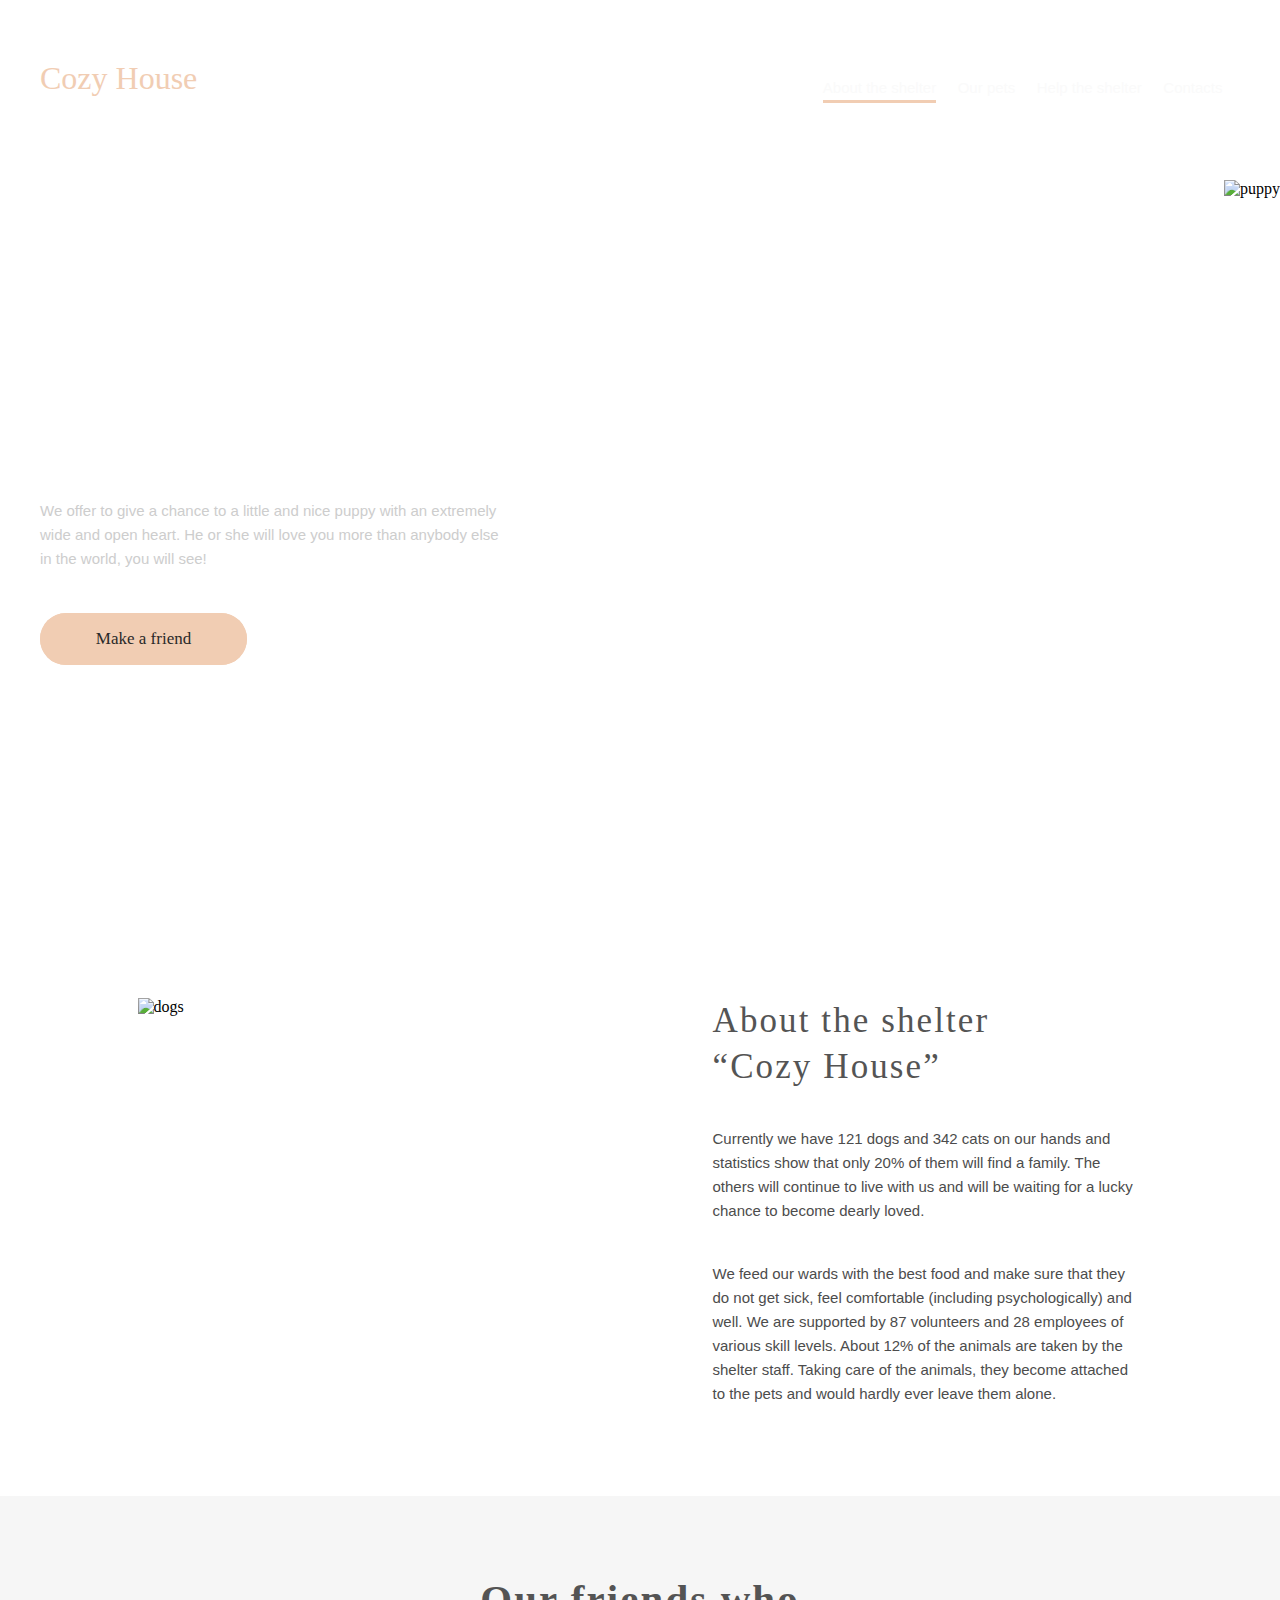
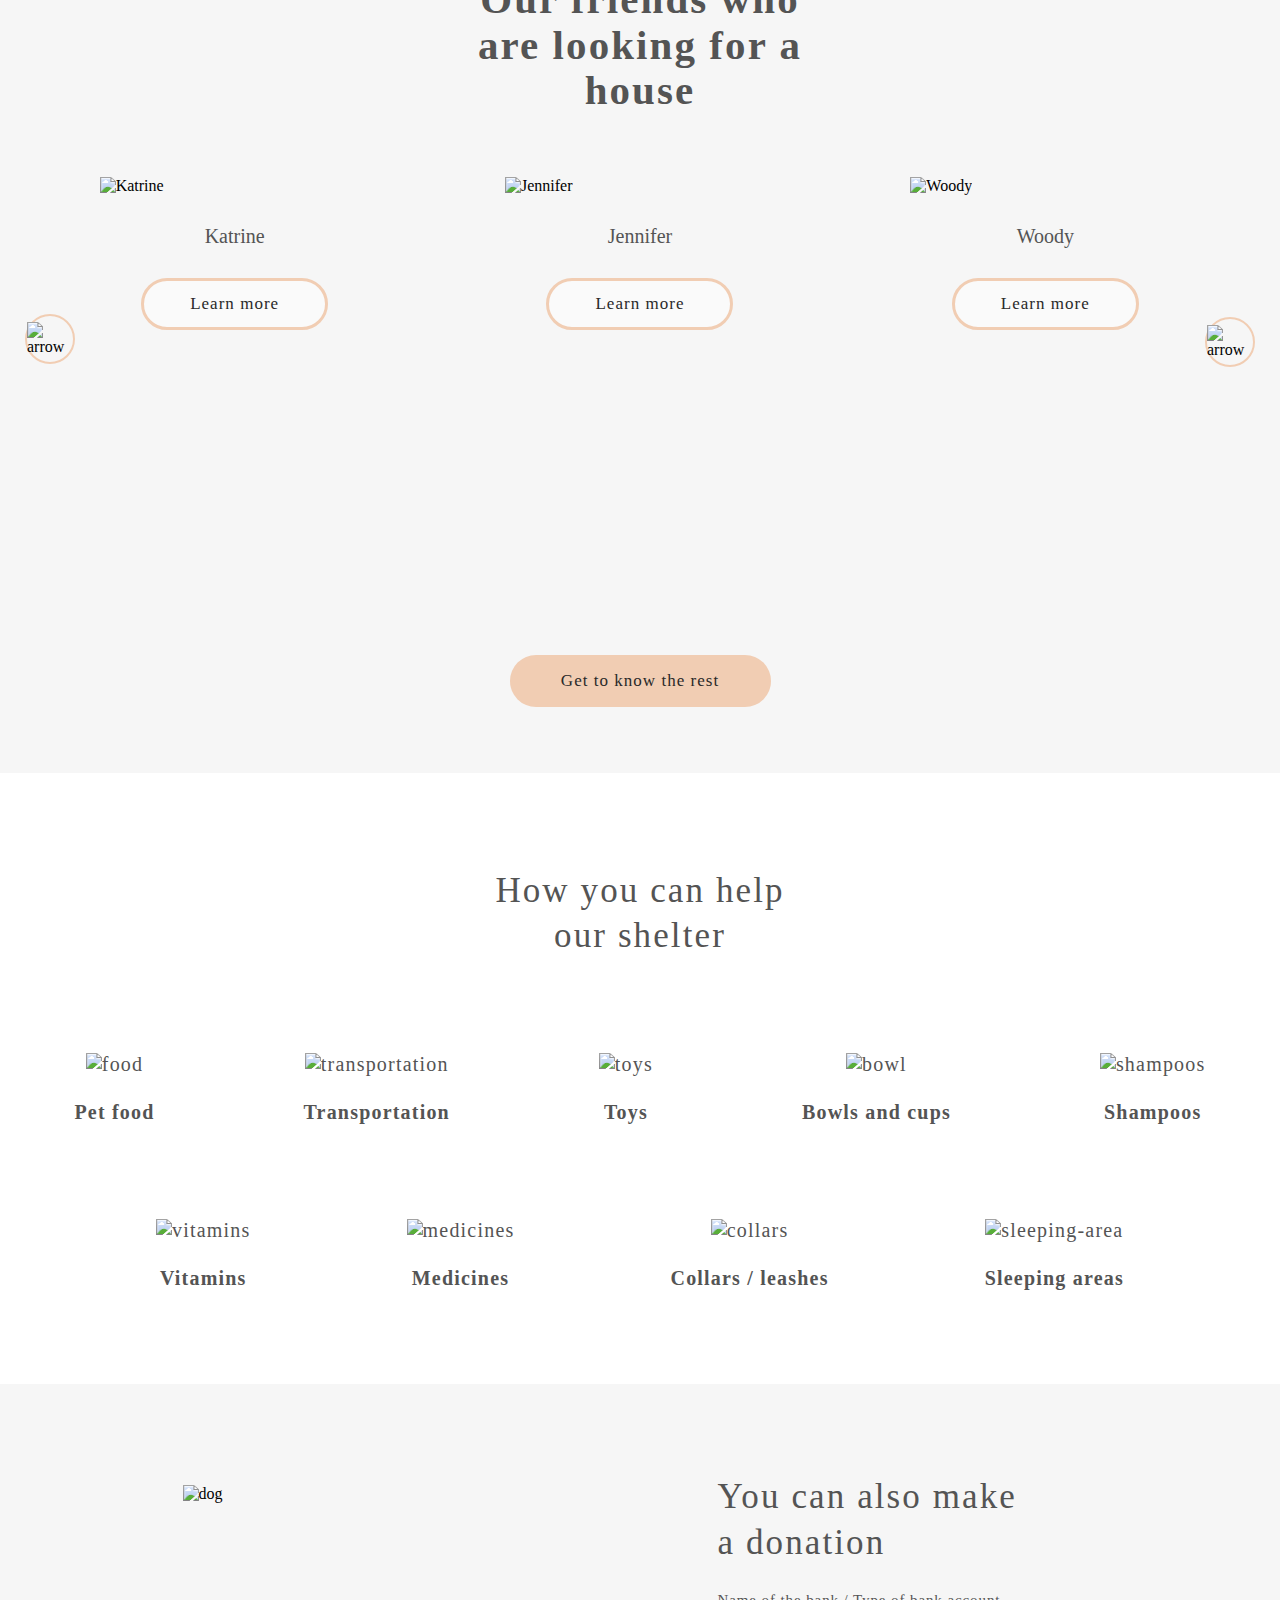
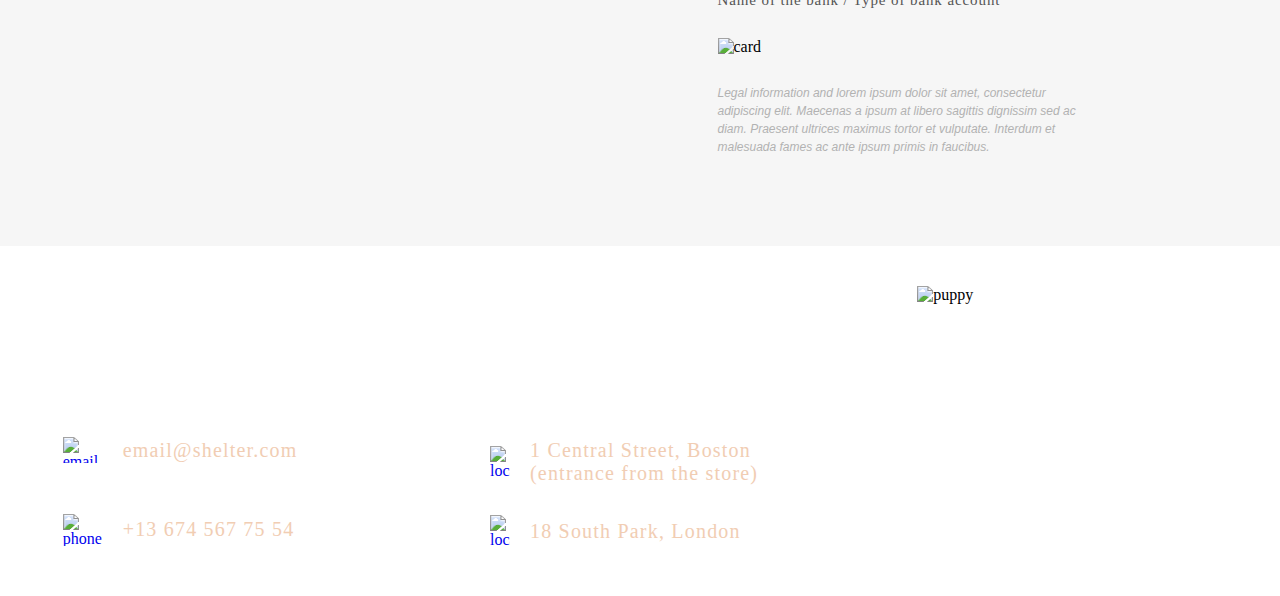
==== main/index.html @ 44ca20ff "refactor: change structure of the project" ====
<!DOCTYPE html>
<html lang="en">
<head>
    <meta charset="UTF-8">
    <meta http-equiv="X-UA-Compatible" content="IE=edge">
    <meta name="viewport" content="width=device-width, initial-scale=1.0">
    <title>Shelter</title>
    <link rel="stylesheet" href="style.css">
    
</head>
<body>
    <div class="main1">
    <div class="first-page">
        <header>
            <div class="logo" id="logo">
                    <a href="#">
                    <h1 class="tittle">Cozy House</h1>
                    <p class="subtittle">Shelter for pets in Boston</p>
                    </a>
                
            </div>
            <nav class="navbar">
                <ul>
                    <li class="ab-shelter">About the shelter</li>
                    <li class="our-pets"> <a target="_blank" href="https://github.com/rolling-scopes-school/js-fe-course-en/blob/main/tasks/shelter/shelter-pets-1280px.jpg">Our pets</a></li>
                    <li class="help"> <a href="#fourth-page">Help the shelter</a></li>
                    <li class="contacts"> <a href="#footer">Contacts</a></li>
                </ul>
                 
            </nav>
        </header>
        <div class="first-main">
            <div class="content">
                <h1 class="heading">Not only people need a house</h1>
                <p class="subheading">We offer to give a chance to a little and nice puppy with an extremely wide and open heart. He or she will love you more than anybody else in the world, you will see!</p>
                <button class="btn"> <a href="#ourFriends">Make a friend</a></button>
            </div>
            <img class="puppy" src="images/start-screen-puppy.png" alt="puppy">
        </div>
    </div>

    </div>

    <div class="main2">
        <div class="second-page">

            <img src="images/about-pets.png" alt="dogs" width="300px" height="408px">

            <div class="about-shelter">
                <h3>About the shelter “Cozy House”</h3>
                <p>Currently we have 121 dogs and 342 cats on our hands and statistics show that only 20% of them will find a family. The others will continue to live with us and will be waiting for a lucky chance to become dearly loved.</p>
                <p>We feed our wards with the best food and make sure that they do not get sick, feel comfortable (including psychologically) and well. We are supported by 87 volunteers and 28 employees of various skill levels. About 12% of the animals are taken by the shelter staff. Taking care of the animals, they become attached to the pets and would hardly ever leave them alone.</p>

            </div>
        
        </div>
    </div>

    



    <div class="our-Friends-block" id="ourFriends">
        <div class="third-page">
        <div class="our-friends-heading">
          <h3>Our friends who</h3>
          <h3>are looking for a house</h3>
        </div>
        <div class="slider">
          <div class="card-wrap">
            <div class="card">
              <img src="images/pets-katrine.png" alt="Katrine" />
              <p>Katrine</p>
              <div class="learnMoreBox">
                <button class="learnMoreBtn">Learn more</button>
              </div>
            </div>
            <div class="card">
              <img
                src="images/pets-jennifer.png"
                alt="Jennifer"
              />
              <p>Jennifer</p>
              <div class="learnMoreBox">
                <button class="learnMoreBtn">Learn more</button>
              </div>
            </div>
            <div class="card">
              <img src="images/pets-woody.png" alt="Woody" />
              <p>Woody</p>
              <div class="learnMoreBox">
                <button class="learnMoreBtn">Learn more</button>
              </div>
            </div>
            <div class="card">
              <img
                src="images/pets-sophia.png"
                alt="pets-sophia"
              />
              <p>Charly</p>
              <div class="learnMoreBox">
                <button class="learnMoreBtn">Learn more</button>
              </div>
            </div>
            <div class="card">
              <img src="images/pets-timmy.png" alt="Timmy" />
              <p>Freddie</p>
              <div class="learnMoreBox">
                <button class="learnMoreBtn">Learn more</button>
              </div>
            </div>
            <div class="card">
              <img src="images/pets-charly.png" alt="Charly" />
              <p>Timmy</p>
              <div class="learnMoreBox">
                <button class="learnMoreBtn">Learn more</button>
              </div>
            </div>
          </div>
          
        </div>
        <span class="leftArrow" id="leftArrow"
          ><img src="images/Arrow left.svg" alt="arrow"
        /></span>
        <span class="rightArrow" id="rightArrow"
          ><img src="images/Arrow right.svg" alt="arrow"
        /></span>
        <button class="btn2">
            <a href="https://github.com/rolling-scopes-school/js-fe-course-en/blob/main/tasks/shelter/shelter-pets-1280px.jpg" target="_blank" >Get to know the rest</a>
         </button>
        </div>
        
      </div>



    <div class="main4">
        <div class="fourth-page" id="fourth-page">
        <div class="helps">
            <h3>How you can help <br> our shelter</h3>
        </div>
        <div class="first-row">
            <div class="vector">
            <img src="images/Vector.png" alt="food">
            <h4>Pet food</h4>
            </div>
            <div class="vector">
            <img src="images/transportation.png" alt="transportation" width="60px" height="60px">
            <h4>Transportation</h4>
            </div>
            <div class="vector">
            <img src="images/toys.png" alt="toys" width="60px" height="60px">
            <h4>Toys</h4>
            </div>
            <div class="vector">
            <img src="images/bowls-and-cups.png" alt="bowl" width="60px" height="57px" >
            <h4>Bowls and cups</h4>
            </div>
            <div class="vector">
            <img src="images/shampoos.png" alt="shampoos" width="31px" height="60px">
            <h4>Shampoos</h4>
            </div>
        </div>
        <div class="second-row">
            <div class="vector">
            <img src="images/vitamins.png" alt="vitamins" width="60px" height="54px">
            <h4>Vitamins</h4>
            </div>
            <div class="vector">
            <img src="images/medicines.png" alt="medicines" width="60px" height="60px">
            <h4>Medicines</h4>
            </div>
            <div class="vector">
            <img src="images/icon-collars-leashes.svg" alt="collars" width="60px" height="52px">
            <h4>Collars / leashes</h4>
            </div>
            <div class="vector">
            <img src="images/sleeping-area.png" alt="sleeping-area" width="56px" height="60px">
            <h4>Sleeping areas</h4>
            </div>
        </div>
    </div>
    </div>

    <div class="main5">
        <div class="fiveth-page">
            <img src="images/donation-dog.png" alt="dog" width="505px" height="261px">
        <div class="donation">
            <h3>You can also make a donation</h3>
            <h5>Name of the bank / Type of bank account</h5>
            <a><img src="images/Credit card.png" alt="card" width="349px" height="43px"></a>
            <h6>Legal information and lorem ipsum dolor sit amet, consectetur adipiscing elit. Maecenas a ipsum at libero sagittis dignissim sed ac diam. Praesent ultrices maximus tortor et vulputate. Interdum et malesuada fames ac ante ipsum primis in faucibus.</h6>

        </div>
        </div>
    </div>

    <footer id="footer">
        <div class="sixth-page">
            <div class="questions">
                <h3>For questions and suggestions</h3>
                <div class="email" id="email">
                    <a href="mailto:email@shelter.com">
                    <img src="images/icon-email.svg" alt="email" width="40px" height="26px">
                    <h4>email@shelter.com</h4>
                    </a>
                </div>
                <div class="email" id="phone">
                    <a href="tel:+136745677554">
                    <img src="images/icon-phone.svg" alt="phone" width="40px" height="32px">
                    <h4>+13 674 567 75 54</h4>
                    </a>
                </div>
            </div>

            <div class="questions">
                <h3>We are waiting for your visit</h3>
                <div class="email" id="location1">
                    <a href="https://goo.gl/maps/AtxrqyYqTpVt6uZz5" target="_blank">
                    <img id="visits" src="images/icon-marker.svg" alt="location" width="20px" height="32px">
                    <h4>1 Central Street, Boston (entrance from the store)</h4>
                    </a>
                </div>
                <div class="email" id="location2">
                    <a href="https://goo.gl/maps/AtxrqyYqTpVt6uZz5" target="_blank">
                    <img src="images/icon-marker.svg" alt="location" width="20px" height="32px">
                    <h4>18 South Park, London </h4>
                    </a>
                </div>
            </div>

            <img id="footer-puppy" src="images/footer-puppy.png" alt="puppy" width="300" height="310px">
            
        </div>
    </footer>
    <script src="script.js"></script>
</body>
</html>
---- main/style.css ----
*{
    margin: 0;
    padding: 0;
    box-sizing: border-box;
    scroll-behavior: smooth;
}

.first-page{
    width: 1280px;
    height: 908px;
    margin: 0 auto;
}

.main1{

    background-image: url(images/start-screen-gradient-background.png);
    background-size: cover;
}

header{
    height: 60px;
    margin-left: 40px;
    margin-right: 40px;
    padding-top: 60px;
    display: flex;
    justify-content: space-between;
}

.logo{
    width: 204px;
    height: 60px;
    cursor: pointer;
   
    
}

#logo a{
    width: 204px;
    height: 60px;
    text-decoration: none;
    cursor: pointer;
   
}

.tittle{
    color: #F1CDB3;
    font-family:Georgia, Times, 'Times New Roman', serif;
    font-weight: 400;
    
  
}

.subtittle{
    color: white;
    font-size: 13px;
    font-family: Arial;
    line-height: 15px;
    padding-left: 4px;
    padding-top: 10px;
}

.navbar{
    
    margin-top: 16px;

}

.navbar ul li{
    list-style-type: none;
    display: inline-block;
    color: #FAFAFA;
    font-family: 'Arial';
    font-weight: 400;
    font-size: 15px;
    line-height: 160%;
    margin-right: 17.5px;
}

.navbar ul li a{
    list-style-type: none;
    display: inline-block;
    color: #FAFAFA;
    font-family: 'Arial';
    font-weight: 400;
    font-size: 15px;
    line-height: 160%;
    text-decoration: none;
    text-align: center;
}

.ab-shelter{
    border-bottom: 3px solid #F1CDB3;
    cursor: pointer;
}

.our-pets:hover{
    border-bottom: 3px solid #F1CDB3;
    cursor: pointer;
}

.help:hover{
    border-bottom: 3px solid #F1CDB3;
    cursor: pointer;
}

.contacts:hover{
    border-bottom: 3px solid #F1CDB3;
    cursor: pointer;
}

.puppy{
    margin-top: 60px;
    display: block;
}


.first-main{
    margin-top: 60px;
    display: flex;
    flex-direction: row;
    justify-content: space-between;
}
.content{
    width: 460px;
    height: 322px;
    margin-top: 223px;
    display: flex;
    flex-direction: column;
    justify-content: space-between;
    margin-left: 40px;
}

.heading{
    width: 310px;
    height: 114px;
    color: #FFFFFF;
    font-family: 'Georgia';
    font-style: normal;
    font-weight: 400;
    font-size: 44px;
    line-height: 130%;
}

.subheading{
    color: #CDCDCD;
    font-family: 'Arial';
    font-style: normal;
    font-weight: 400;
    font-size: 15px;
    line-height: 160%;
    width: 460px;
    height: 72px;
}

.btn{
    border: none;
    display: flex;
    justify-content: center;
    align-items: center;
    background: #F1CDB3;
    border-radius: 100px;
    width: 207px;
    height: 52px;
    font-family: 'Georgia';
    font-weight: 400;
    font-size: 17px;
    line-height: 130%;
    cursor: pointer;
    color: #292929;
}

.btn a{
    border: none;
    display: flex;
    justify-content: center;
    align-items: center;
    background: #F1CDB3;
    border-radius: 100px;
    width: 207px;
    height: 52px;
    font-family: 'Georgia';
    font-weight: 400;
    font-size: 17px;
    line-height: 130%;
    cursor: pointer;
    color: #292929;
    text-decoration: none;
}

.main2{

    background-size: cover;
}
.second-page{
    width: 1280px;
    height: 588px;
    margin: 0 auto;
    display: flex;
    flex-direction: row;
    justify-content: space-around;
    align-items: center;
}


.about-shelter{
    height: 408px;
    display: flex;
    justify-content: space-between;
    flex-direction: column;
}


.about-shelter h3{
    width: 370px;
    height: 90px;
    color: #545454;
    font-family: 'Georgia';
    font-style: normal;
    font-weight: 400;
    font-size: 35px;
    line-height: 130%;
    letter-spacing: 0.06em;
}

.about-shelter p{
    width: 430px;
    font-family: 'Arial';
    font-style: normal;
    font-weight: 400;
    font-size: 15px;
    line-height: 160%;
    color: #4C4C4C;
}




.our-Friends-block{
    background: #F6F6F6;
    background-size: cover;
    position: relative;
    display: flex;
    flex-direction: column;
    justify-content: space-around;
}

.third-page{
    width: 1280px;
    height: 877px;
    margin: 0 auto;
    display: flex;
    flex-direction: column;
    align-items: center;
    justify-content: space-around;
    background-color: #F6F6F6;
}

.our-friends-heading{
    font-weight: 400;
    font-size: 35px;
    line-height: 130%;
    letter-spacing: 0.06em;
    max-width: 400px;
    margin: 0 auto;
    text-align: center;
    padding: 80px 0 60px 0;
  
    color: #545454;
}
.our-friends-heading h3,span{
    font-family: 'Georgia';
    font-style: normal;
}
.slider{
    width: 95%;
    margin: 0 auto;
    overflow: hidden;
    transition: 1s ease-in-out;
}
.card-wrap {
    display: flex;
    width: 200%;
    justify-content: space-around;
    transition: 1s;
}
.card {
    width: 270px;
    height: 435px;
    background: #F6F6F6;
    cursor: pointer;
    transition: 1s ease-in-out;
}
.card:hover{
    background: #F1CDB3;
    transition: 1s ease-in-out;

}
.card img {
    width: 100%;
    transition: 1s ease-in-out;
}
.card img:hover{
    background-color: #FFFFFF;
    border-radius: 50%;
    cursor: pointer;
    transition: 1s ease-in-out;
}
.card p {
    color: #545454;
    text-align: center;
    margin: 30px 0;
    font-family: 'Georgia';
    font-style: normal;
    font-weight: 400;
    font-size: 20px;
    line-height: 23px;
    
}
.learnMoreBox{
    display: flex;
    justify-content: center;
}
.learnMoreBtn{
    color: #292929;
    font-size: 17px;
    font-family: 'Georgia';
    font-style: normal;
    border: 3px solid #F1CDB3;
    letter-spacing: 0.06em;
    padding: 10px 15px;
    border-radius: 2rem;
    cursor: pointer;
    background: #FAFAFA;
    height: 52px;
    width: 187px;
}
.learnMoreBtn:hover{
    background-color: white ;
    color: #F1CDB3;
    
}

.leftArrow{
    margin-right: 25px;
    margin-left: 25px;
    width: 50px;
    height: 50px;
    border-radius: 100px;
    border: 2px solid #F1CDB3;
    background-color: #F6F6F6;
    cursor: pointer;
    transition: 0.5s ease-in-out;
    display: flex;
    align-items: center;
    justify-content: center;
}

.leftArrow:hover{
    background-color: #F1CDB3;
}

.rightArrow{
    margin-right: 25px;
    margin-left: 25px;
    width: 50px;
    height: 50px;
    border-radius: 100px;
    border: 2px solid #F1CDB3;
    background-color: #F6F6F6;
    cursor: pointer;
    transition: 0.5s ease-in-out;
    display: flex;
    align-items: center;
    justify-content: center;
}

.rightArrow:hover{
    background-color: #F1CDB3;
}

#leftArrow{
    transform: translate(-590px,-300px);
}

#rightArrow{
    transform: translate(590px,-350px);
}

.btn2{
    width: 261px;
    height: 52px;
    font-family: 'Georgia';
    font-style: normal;
    font-weight: 400;
    font-size: 17px;
    line-height: 130%;
    letter-spacing: 0.06em;
    color: #292929;
    background: #F1CDB3;
    border-radius: 100px;
    border: none;
    cursor: pointer;
    transform: translateY(-65px);
}

.btn2 a:hover{
    color: white;
}

.btn2 a{
    text-decoration: none;
    width: 261px;
    height: 52px;
    font-family: 'Georgia';
    font-style: normal;
    font-weight: 400;
    font-size: 17px;
    line-height: 130%;
    letter-spacing: 0.06em;
    color: #292929;
    background: #F1CDB3;
    border-radius: 100px;
    border: none;
    cursor: pointer;
}






.main4{
    background-color: #FFFFFF;
    background-size: cover
}

.fourth-page{
    width: 1280px;
    height: 611px;
    margin: 0 auto;
    display: flex;
    flex-direction: column;
    justify-content: space-evenly;
}

.fourth-page h3{
    color: #545454;
    font-family: 'Georgia';
    font-style: normal;
    font-weight: 400;
    font-size: 35px;
    line-height: 130%;
    letter-spacing: 0.06em;
    text-align: center;
}

.first-row{
    display: flex;
    flex-direction: row;
    justify-content: space-around;
}

.second-row{
    display: flex;
    flex-direction: row;
    justify-content: space-evenly;    
}

.vector{
    text-align: center;
    color: #545454;
    font-family: 'Georgia';
    font-style: normal;
    font-weight: 400;
    font-size: 20px;
    line-height: 115%;
    letter-spacing: 0.06em;
}

.vector h4{
    margin-top: 25px;
}


.main5{
    background-size: cover;
    background-color: #F6F6F6;
}

.fiveth-page{
    width: 1280px;
    height: 462px;
    margin: 0 auto;
    display: flex;
    flex-direction: row;
    align-items: center;
    justify-content: center;
}

.donation{
    align-content: center;
    width: 380px;
    height: 282px;
    display: flex;
    flex-direction: column;
    align-items:flex-start;
    justify-content: space-between;
    margin-left: 15px;
}

.donation a {
    cursor: pointer;
}

.fiveth-page img{
    margin-right: 15px;
}
.donation h3{
    width: 300px;
    height: 90px;
    font-family: 'Georgia';
    font-style: normal;
    font-weight: 400;
    font-size: 35px;
    line-height: 130%;
    letter-spacing: 0.06em;
    color: #545454;
}

.donation h5{
    width: 307px;
    height: 17px;
    font-family: 'Georgia';
    font-style: normal;
    font-weight: 400;
    font-size: 15px;
    line-height: 110%;
    color: #545454;
    letter-spacing: 0.06em;
}
.donation h6{
    width: 380px;
    height: 72px;
    font-family: 'Arial';
    font-style: italic;
    font-weight: 400;
    font-size: 12px;
    line-height: 18px;
    color: #B2B2B2;
}

footer{
    background-size: cover;
    background-image: url(images/footer-gradient-background.jpg);
}

.sixth-page{
    width: 1280px;
    height: 350px;
    margin: 0 auto;
    display: flex;
    flex: row;
    align-items: center;
    justify-content: space-around;
}

.questions{
    width: 302px ;
    height: 350px;
    display: flex;
    flex-direction: column;
    align-items: flex-start;
    justify-content: space-evenly;
}

.email{
    display: flex;
    flex-direction: row;
    align-items: center;
    justify-content: space-around;
}

#email a{
    display: flex;
    flex-direction: row;
    align-items: center;
    justify-content: space-around;
    text-decoration: none;
}

#phone a {
    display: flex;
    flex-direction: row;
    align-items: center;
    justify-content: space-around;
    text-decoration: none;
}

#location1 a{
    display: flex;
    flex-direction: row;
    align-items: center;
    justify-content: space-around;
    text-decoration: none;
}
#location2 a{
    display: flex;
    flex-direction: row;
    align-items: center;
    justify-content: space-around;
    text-decoration: none;
}

.questions h3{
    width: 280px;
    height: 90px;
    color: #FFFFFF;
    font-family: 'Georgia';
    font-style: normal;
    font-weight: 400;
    font-size: 35px;
    line-height: 130%;
    letter-spacing: 0.06em;
}

.questions h4{
    font-family: 'Georgia';
    font-style: normal;
    font-weight: 400;
    font-size: 20px;
    line-height: 115%;
    letter-spacing: 0.06em;
    color: #F1CDB3;
    width: 302px;
    height: 23px;
    margin-left: 20px;
}

#visits{
    transform: translateY(12px);
}

#footer-puppy{
    transform: translateY(20px);
}
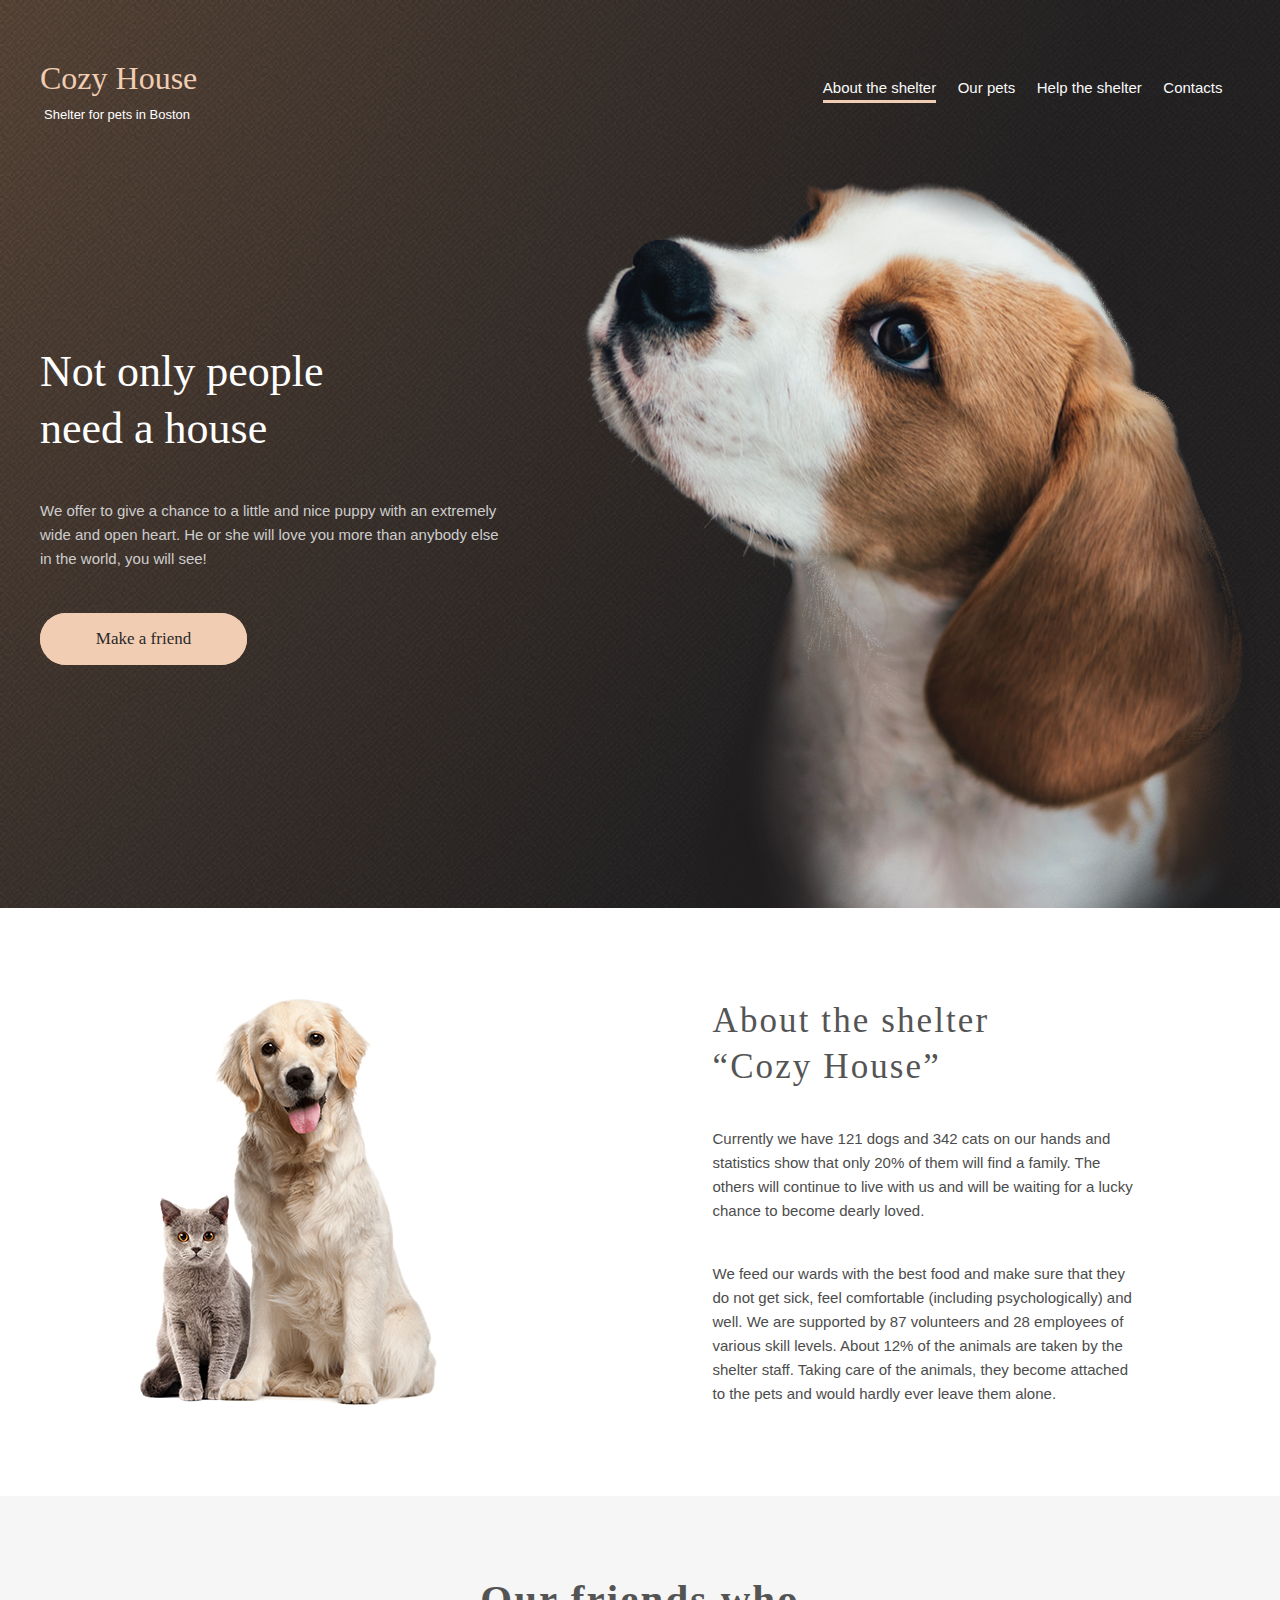
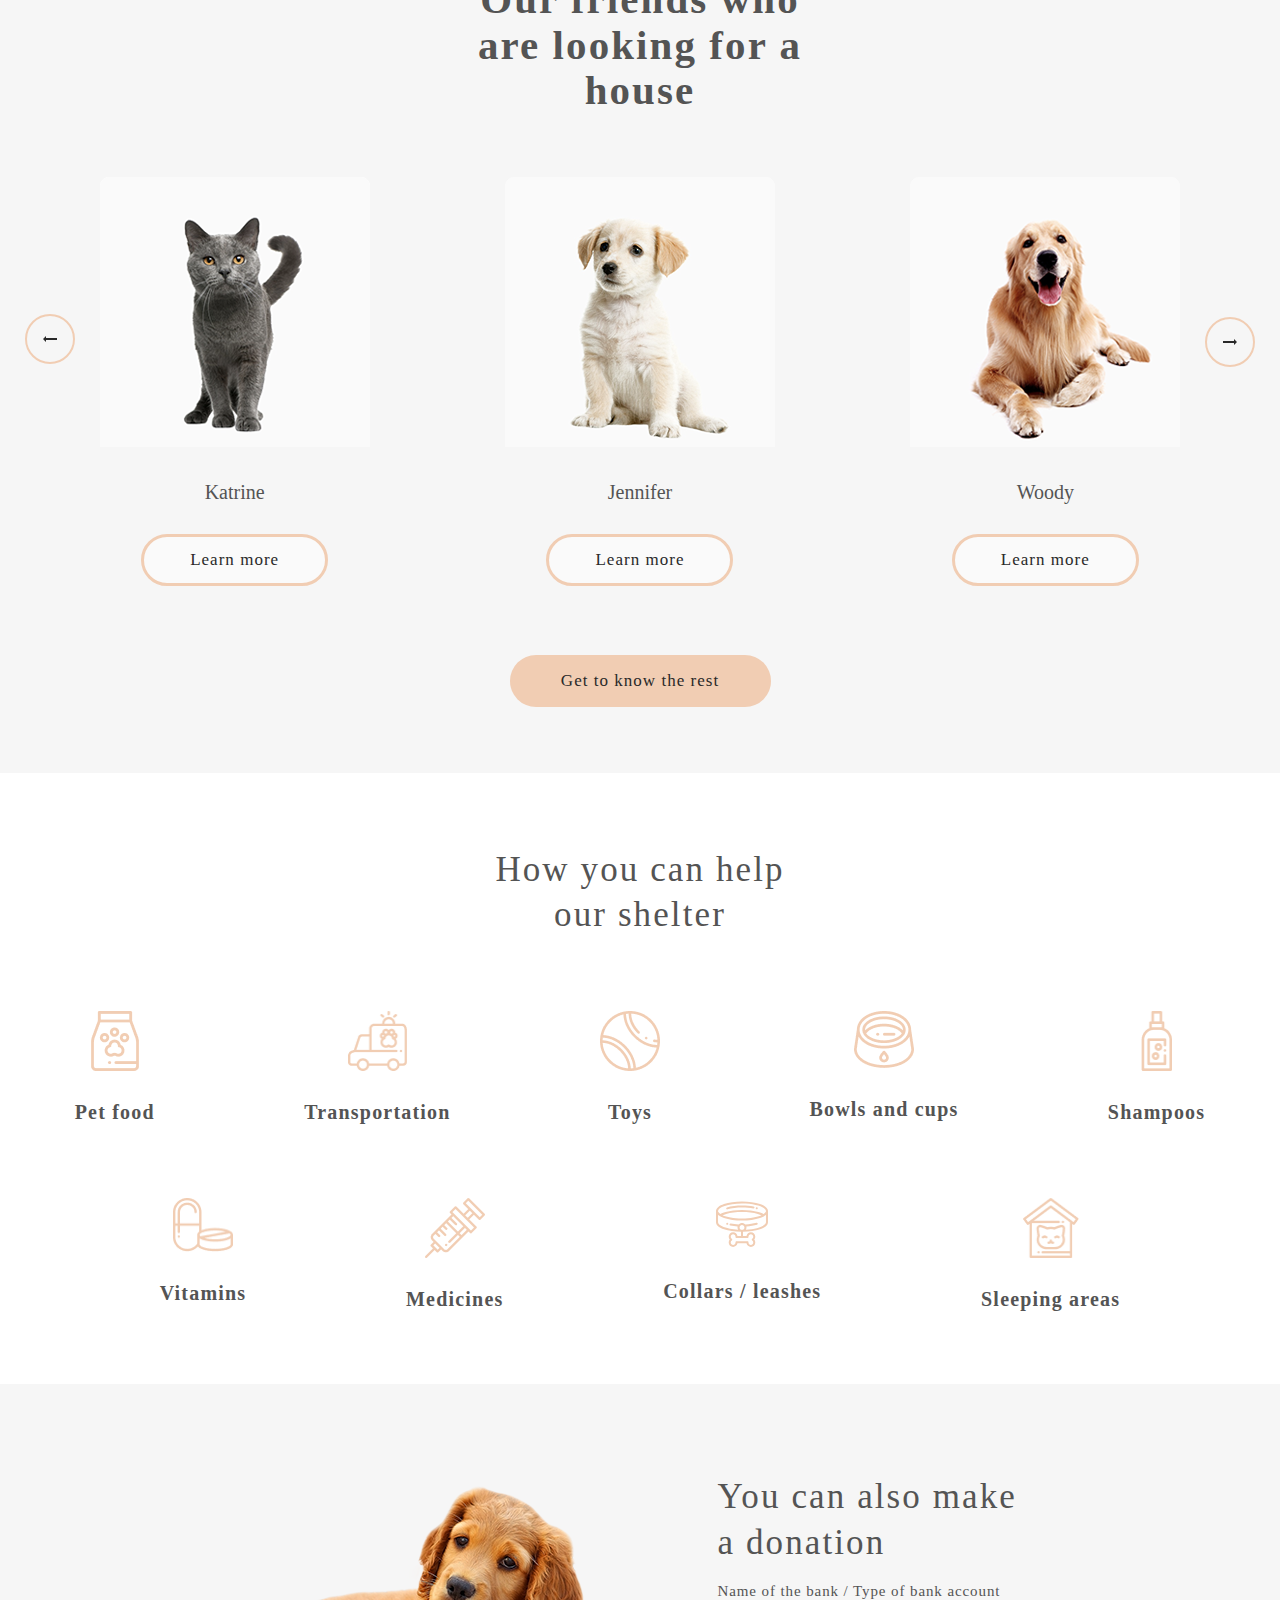
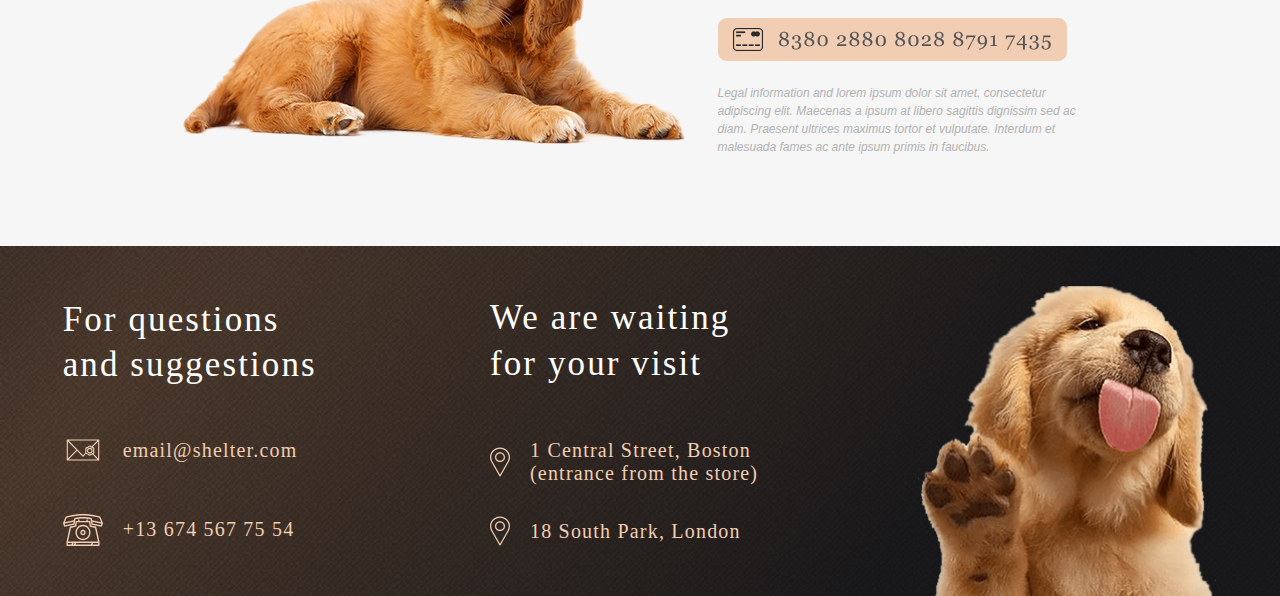
==== commit f3657794: "refactor: change img src" ====
--- a/main/index.html
+++ b/main/index.html
@@ -5,7 +5,7 @@
     <meta http-equiv="X-UA-Compatible" content="IE=edge">
     <meta name="viewport" content="width=device-width, initial-scale=1.0">
     <title>Shelter</title>
-    <link rel="stylesheet" href="style.css">
+    <link rel="stylesheet" href="./style.css">
     
 </head>
 <body>
@@ -22,7 +22,7 @@
             <nav class="navbar">
                 <ul>
                     <li class="ab-shelter">About the shelter</li>
-                    <li class="our-pets"> <a target="_blank" href="https://github.com/rolling-scopes-school/js-fe-course-en/blob/main/tasks/shelter/shelter-pets-1280px.jpg">Our pets</a></li>
+                    <li class="our-pets"> <a target="_blank" href="../pets/intex.html">Our pets</a></li>
                     <li class="help"> <a href="#fourth-page">Help the shelter</a></li>
                     <li class="contacts"> <a href="#footer">Contacts</a></li>
                 </ul>
@@ -35,7 +35,7 @@
                 <p class="subheading">We offer to give a chance to a little and nice puppy with an extremely wide and open heart. He or she will love you more than anybody else in the world, you will see!</p>
                 <button class="btn"> <a href="#ourFriends">Make a friend</a></button>
             </div>
-            <img class="puppy" src="images/start-screen-puppy.png" alt="puppy">
+            <img class="puppy" src="../assets/images/start-screen-puppy.png" alt="puppy">
         </div>
     </div>
 
@@ -44,7 +44,7 @@
     <div class="main2">
         <div class="second-page">
 
-            <img src="images/about-pets.png" alt="dogs" width="300px" height="408px">
+            <img src="../assets/images/about-pets.png" alt="dogs" width="300px" height="408px">
 
             <div class="about-shelter">
                 <h3>About the shelter “Cozy House”</h3>
@@ -69,7 +69,7 @@
         <div class="slider">
           <div class="card-wrap">
             <div class="card">
-              <img src="images/pets-katrine.png" alt="Katrine" />
+              <img src="../assets/images/pets-katrine.png" alt="Katrine" />
               <p>Katrine</p>
               <div class="learnMoreBox">
                 <button class="learnMoreBtn">Learn more</button>
@@ -77,7 +77,7 @@
             </div>
             <div class="card">
               <img
-                src="images/pets-jennifer.png"
+                src="../assets/images/pets-jennifer.png"
                 alt="Jennifer"
               />
               <p>Jennifer</p>
@@ -86,7 +86,7 @@
               </div>
             </div>
             <div class="card">
-              <img src="images/pets-woody.png" alt="Woody" />
+              <img src="../assets/images/pets-woody.png" alt="Woody" />
               <p>Woody</p>
               <div class="learnMoreBox">
                 <button class="learnMoreBtn">Learn more</button>
@@ -94,7 +94,7 @@
             </div>
             <div class="card">
               <img
-                src="images/pets-sophia.png"
+                src="../assets/images/pets-sophia.png"
                 alt="pets-sophia"
               />
               <p>Charly</p>
@@ -103,14 +103,14 @@
               </div>
             </div>
             <div class="card">
-              <img src="images/pets-timmy.png" alt="Timmy" />
+              <img src="../assets/images/pets-timmy.png" alt="Timmy" />
               <p>Freddie</p>
               <div class="learnMoreBox">
                 <button class="learnMoreBtn">Learn more</button>
               </div>
             </div>
             <div class="card">
-              <img src="images/pets-charly.png" alt="Charly" />
+              <img src="../assets/images/pets-charly.png" alt="Charly" />
               <p>Timmy</p>
               <div class="learnMoreBox">
                 <button class="learnMoreBtn">Learn more</button>
@@ -120,13 +120,13 @@
           
         </div>
         <span class="leftArrow" id="leftArrow"
-          ><img src="images/Arrow left.svg" alt="arrow"
+          ><img src="../assets/images/Arrow left.svg" alt="arrow"
         /></span>
         <span class="rightArrow" id="rightArrow"
-          ><img src="images/Arrow right.svg" alt="arrow"
+          ><img src="../assets/images/Arrow right.svg" alt="arrow"
         /></span>
         <button class="btn2">
-            <a href="https://github.com/rolling-scopes-school/js-fe-course-en/blob/main/tasks/shelter/shelter-pets-1280px.jpg" target="_blank" >Get to know the rest</a>
+            <a href="../pets/intex.html" target="_blank" >Get to know the rest</a>
          </button>
         </div>
         
@@ -141,41 +141,41 @@
         </div>
         <div class="first-row">
             <div class="vector">
-            <img src="images/Vector.png" alt="food">
+            <img src="../assets/images/Vector.png" alt="food">
             <h4>Pet food</h4>
             </div>
             <div class="vector">
-            <img src="images/transportation.png" alt="transportation" width="60px" height="60px">
+            <img src="../assets/images/transportation.png" alt="transportation" width="60px" height="60px">
             <h4>Transportation</h4>
             </div>
             <div class="vector">
-            <img src="images/toys.png" alt="toys" width="60px" height="60px">
+            <img src="../assets/images/toys.png" alt="toys" width="60px" height="60px">
             <h4>Toys</h4>
             </div>
             <div class="vector">
-            <img src="images/bowls-and-cups.png" alt="bowl" width="60px" height="57px" >
+            <img src="../assets/images/bowls-and-cups.png" alt="bowl" width="60px" height="57px" >
             <h4>Bowls and cups</h4>
             </div>
             <div class="vector">
-            <img src="images/shampoos.png" alt="shampoos" width="31px" height="60px">
+            <img src="../assets/images/shampoos.png" alt="shampoos" width="31px" height="60px">
             <h4>Shampoos</h4>
             </div>
         </div>
         <div class="second-row">
             <div class="vector">
-            <img src="images/vitamins.png" alt="vitamins" width="60px" height="54px">
+            <img src="../assets/images/vitamins.png" alt="vitamins" width="60px" height="54px">
             <h4>Vitamins</h4>
             </div>
             <div class="vector">
-            <img src="images/medicines.png" alt="medicines" width="60px" height="60px">
+            <img src="../assets/images/medicines.png" alt="medicines" width="60px" height="60px">
             <h4>Medicines</h4>
             </div>
             <div class="vector">
-            <img src="images/icon-collars-leashes.svg" alt="collars" width="60px" height="52px">
+            <img src="../assets/images/icon-collars-leashes.svg" alt="collars" width="60px" height="52px">
             <h4>Collars / leashes</h4>
             </div>
             <div class="vector">
-            <img src="images/sleeping-area.png" alt="sleeping-area" width="56px" height="60px">
+            <img src="../assets/images/sleeping-area.png" alt="sleeping-area" width="56px" height="60px">
             <h4>Sleeping areas</h4>
             </div>
         </div>
@@ -184,11 +184,11 @@
 
     <div class="main5">
         <div class="fiveth-page">
-            <img src="images/donation-dog.png" alt="dog" width="505px" height="261px">
+            <img src="../assets/images/donation-dog.png" alt="dog" width="505px" height="261px">
         <div class="donation">
             <h3>You can also make a donation</h3>
             <h5>Name of the bank / Type of bank account</h5>
-            <a><img src="images/Credit card.png" alt="card" width="349px" height="43px"></a>
+            <a><img src="../assets/images/Credit card.png" alt="card" width="349px" height="43px"></a>
             <h6>Legal information and lorem ipsum dolor sit amet, consectetur adipiscing elit. Maecenas a ipsum at libero sagittis dignissim sed ac diam. Praesent ultrices maximus tortor et vulputate. Interdum et malesuada fames ac ante ipsum primis in faucibus.</h6>
 
         </div>
@@ -201,13 +201,13 @@
                 <h3>For questions and suggestions</h3>
                 <div class="email" id="email">
                     <a href="mailto:email@shelter.com">
-                    <img src="images/icon-email.svg" alt="email" width="40px" height="26px">
+                    <img src="../assets/images/icon-email.svg" alt="email" width="40px" height="26px">
                     <h4>email@shelter.com</h4>
                     </a>
                 </div>
                 <div class="email" id="phone">
                     <a href="tel:+136745677554">
-                    <img src="images/icon-phone.svg" alt="phone" width="40px" height="32px">
+                    <img src="../assets/images/icon-phone.svg" alt="phone" width="40px" height="32px">
                     <h4>+13 674 567 75 54</h4>
                     </a>
                 </div>
@@ -217,19 +217,19 @@
                 <h3>We are waiting for your visit</h3>
                 <div class="email" id="location1">
                     <a href="https://goo.gl/maps/AtxrqyYqTpVt6uZz5" target="_blank">
-                    <img id="visits" src="images/icon-marker.svg" alt="location" width="20px" height="32px">
+                    <img id="visits" src="../assets/images/icon-marker.svg" alt="location" width="20px" height="32px">
                     <h4>1 Central Street, Boston (entrance from the store)</h4>
                     </a>
                 </div>
                 <div class="email" id="location2">
                     <a href="https://goo.gl/maps/AtxrqyYqTpVt6uZz5" target="_blank">
-                    <img src="images/icon-marker.svg" alt="location" width="20px" height="32px">
+                    <img src="../assets/images/icon-marker.svg" alt="location" width="20px" height="32px">
                     <h4>18 South Park, London </h4>
                     </a>
                 </div>
             </div>
 
-            <img id="footer-puppy" src="images/footer-puppy.png" alt="puppy" width="300" height="310px">
+            <img id="footer-puppy" src="../assets/images/footer-puppy.png" alt="puppy" width="300" height="310px">
             
         </div>
     </footer>
--- a/main/style.css
+++ b/main/style.css
@@ -13,7 +13,7 @@
 
 .main1{
 
-    background-image: url(images/start-screen-gradient-background.png);
+    background-image: url(../assets/images/start-screen-gradient-background.png);
     background-size: cover;
 }
 
@@ -551,7 +551,7 @@
 
 footer{
     background-size: cover;
-    background-image: url(images/footer-gradient-background.jpg);
+    background-image: url(../assets/images/footer-gradient-background.jpg);
 }
 
 .sixth-page{
